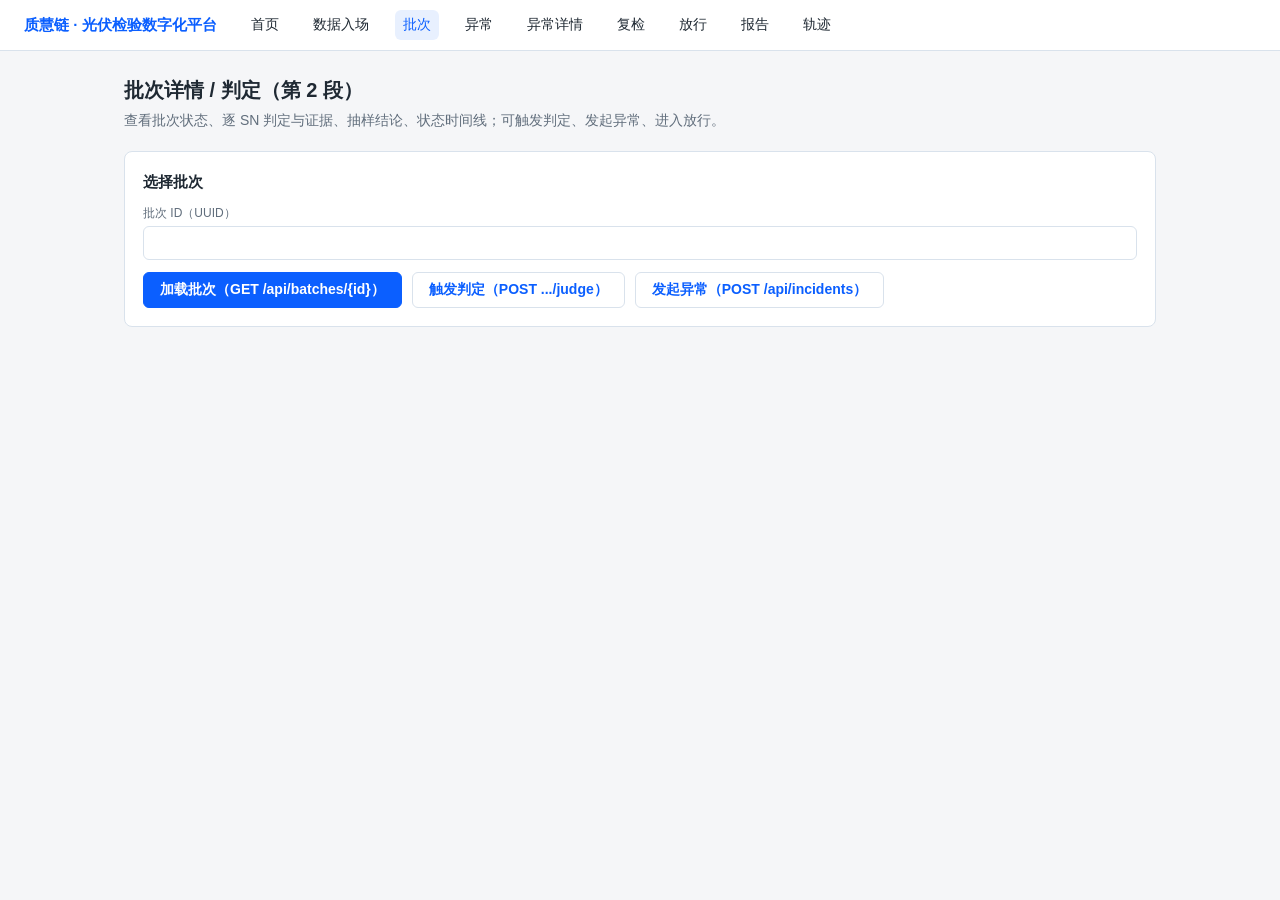
==== app/static/batch.html @ 0a478999 "feat(frontend): 原生静态页视觉修复 + 网络错误文案治根 common.js: - ZHL.request catch 分支重写：明确区分「网络层异常（请求未到后端）」与「后端   4" ====
<!DOCTYPE html>
<html lang="zh-CN">
<head>
  <meta charset="utf-8">
  <meta name="viewport" content="width=device-width, initial-scale=1">
  <title>批次详情 · 质慧链</title>
  <link rel="stylesheet" href="style.css">
  <link rel="icon" href="data:image/svg+xml,%3Csvg xmlns='http://www.w3.org/2000/svg' viewBox='0 0 100 100'%3E%3Ctext y='0.9em' font-size='90'%3E%E8%B4%A8%3C/text%3E%3C/svg%3E">
</head>
<body>
  <div class="page">
    <h1>批次详情 / 判定（第 2 段）</h1>
    <p class="subtitle">查看批次状态、逐 SN 判定与证据、抽样结论、状态时间线；可触发判定、发起异常、进入放行。</p>

    <div class="card">
      <h3>选择批次</h3>
      <div class="form-grid">
        <div><label for="bBatch">批次 ID（UUID）</label><input type="text" id="bBatch"></div>
      </div>
      <div style="margin-top:12px; display:flex; gap:10px; flex-wrap:wrap">
        <button class="btn" id="loadBatch">加载批次（GET /api/batches/{id}）</button>
        <button class="btn ghost" id="judgeBatch" disabled>触发判定（POST .../judge）</button>
        <button class="btn ghost" id="openIncident" disabled>发起异常（POST /api/incidents）</button>
      </div>
      <div id="batchResult"></div>
    </div>

    <div id="detail"></div>
    <div id="judgeResult"></div>

    <div class="card" id="incidentForm" style="display:none">
      <h3>发起异常事件</h3>
      <p class="muted">异常只能发起在 <strong>已隔离（isolated）</strong> 的批次上；后端非 isolated 状态返回 409。</p>
      <div class="form-grid">
        <div><label for="incTrigger">触发类型 triggerType</label>
          <select id="incTrigger">
            <option value="rule_fail">rule_fail（规则判定失败）</option>
            <option value="sample_fail">sample_fail（抽样失败）</option>
            <option value="appearance">appearance（人工外观异常）</option>
            <option value="data_consistency">data_consistency（数据一致性 / SN 冲突）</option>
            <option value="rule_missing">rule_missing（型号无已发布规则）</option>
          </select>
        </div>
        <div><label for="incSev">严重度 severity</label>
          <select id="incSev">
            <option value="critical">critical（严重）</option>
            <option value="major">major（主要）</option>
            <option value="minor">minor（一般）</option>
          </select>
        </div>
        <div class="field-full"><label for="incSns">影响 SN（逗号分隔）</label><input type="text" id="incSns" placeholder="SN88213, SN88214"></div>
      </div>
      <div style="margin-top:12px">
        <button class="btn danger" id="doCreateIncident">创建异常</button>
      </div>
      <div id="incidentResult"></div>
    </div>
  </div>

  <script src="common.js"></script>
  <script>
    renderTopbar("batch.html");

    let currentBatch = null;

    /* 上下文记忆：URL 参数优先，其次 localStorage（从首页/列表跳转时已 remember） */
    const ctx = ZHL.prefill("batchId", "batch");
    const pre = ctx.value;
    if (pre) {
      document.getElementById("bBatch").value = pre;
      ZHL.remember("batch", pre);
      if (ctx.from === "local") {
        document.querySelector(".form-grid").insertAdjacentHTML(
          "afterend", `<div class="note info" style="margin:8px 0">批次 ID 已自动带入上次上下文（${escapeHtml(pre)}），可修改。点击「加载批次」查看详情。</div>`
        );
      }
    }

    document.getElementById("loadBatch").addEventListener("click", loadDetail);

    async function loadDetail() {
      const box = ZHL.mount(document.getElementById("batchResult"), "加载中…");
      const id = document.getElementById("bBatch").value.trim();
      if (!id) { box.fail(0, "请填写批次 ID。"); return; }
      const r = await ZHL.request("GET", `/api/batches/${encodeURIComponent(id)}`, undefined, box);
      if (!r.ok) return;
      const d = r.data;
      currentBatch = d;
      ZHL.remember("batch", d.batch_id); // 记住当前批次
      renderDetail(d, box);
      document.getElementById("judgeBatch").disabled = false;
      document.getElementById("openIncident").disabled = d.status !== "isolated";
      document.getElementById("incidentForm").style.display = d.status === "isolated" ? "block" : "none";
    }

    function renderDetail(d, box) {
      const failSns = (d.inspections || []).filter((i) => i.decision_status === "Fail" || i.decision_status === "fail");
      const rows = (d.inspections || []).map((i) => {
        const ev = i.decision_evidence;
        const evHtml = ev ? ZHL.evidenceBlock(ev) : `<span class="muted">（未判定）</span>`;
        return `<tr>
          <td class="mono">${escapeHtml(i.sn)}</td>
          <td>${escapeHtml(i.intake_status || "—")}</td>
          <td>${decisionBadge(i.decision_status)}</td>
          <td>${evHtml}</td>
        </tr>`;
      }).join("");
      const tl = (d.status_timeline || []).map((t) =>
        `<div class="t-item"><div class="t-time" style="white-space:nowrap">${fmtDateTimeCell(t.started_at)}</div>
         <div class="t-title">${escapeHtml(t.skill_name || "")} ${t.target ? "→ " + escapeHtml(t.target) : ""}</div></div>`
      ).join("");

      box.set(`
        <div class="note info">
          批次 <span class="mono">${escapeHtml(d.batch_no)}</span>（ID <span class="mono">${escapeHtml(d.batch_id)}</span>），
          状态：${statusBadge(d.status)}，计划数量 ${escapeHtml(d.planned_quantity)}，
          抽样结论：<strong>${escapeHtml(d.sample_result || "—")}</strong>
        </div>

        <div class="card">
          <h3>逐 SN 判定（含规则证据）</h3>
          ${failSns.length ? `<div class="note err" style="margin-bottom:10px">失败 SN（${failSns.length}）：${failSns.map((i) => escapeHtml(i.sn)).join("、")}。批次将 已隔离，请去「发起异常」。</div>` : ""}
          <table>
            <thead><tr><th>SN</th><th>入场状态</th><th>判定</th><th>判定证据（输入/阈值/公式/结果）</th></tr></thead>
            <tbody>${rows || `<tr><td colspan="4" class="muted">该批次暂无检验记录。</td></tr>`}</tbody>
          </table>
        </div>

        <div class="card">
          <h3>状态时间线</h3>
          <div class="timeline">${tl || `<div class="muted">暂无轨迹。</div>`}</div>
        </div>

        <div class="card">
          <h3>下一步</h3>
          <div class="item-list">
            <div class="item-row"><span>数据入场（送检数据）</span><a class="btn ghost" id="nextIntake" href="intake.html">打开</a></div>
            <div class="item-row"><span>触发判定 / 重判</span><button class="btn" id="againJudge">再次判定</button></div>
            <div class="item-row"><span>放行（需 待放行 状态）</span><a class="btn ghost" id="nextRelease" href="release.html">打开</a></div>
            <div class="item-row"><span>报告</span><a class="btn ghost" id="nextReport" href="report.html">打开</a></div>
            <div class="item-row"><span>任务轨迹</span><a class="btn ghost" id="nextTrace" href="trace.html">打开</a></div>
          </div>
        </div>
      `);
      document.getElementById("againJudge").addEventListener("click", doJudge);
      const bid = encodeURIComponent(d.batch_id);
      document.getElementById("nextIntake").href = "intake.html?batchId=" + bid;
      document.getElementById("nextRelease").href = "release.html?batchId=" + bid;
      document.getElementById("nextReport").href = "report.html?batchId=" + bid;
      document.getElementById("nextTrace").href = "trace.html?batchId=" + bid;
    }

    document.getElementById("judgeBatch").addEventListener("click", doJudge);
    const judgeGuard = ZHL.guardSubmit(document.getElementById("judgeBatch"), "判定中…");
    async function doJudge() {
      judgeGuard.run(async () => {
        const box = ZHL.mount(document.getElementById("judgeResult"), "判定中…");
        const id = document.getElementById("bBatch").value.trim();
        if (!id) { box.fail(0, "请填写批次 ID。"); return; }
        const r = await ZHL.request("POST", `/api/batches/${encodeURIComponent(id)}/judge`, {}, box);
        if (r.ok) {
          const d = r.data;
          const failList = (d.fail_sns && d.fail_sns.length)
            ? `<div class="note err">失败 SN（${d.fail_sns.length}）：${d.fail_sns.map(escapeHtml).join("、")}。批次将 已隔离，请去「发起异常」。</div>`
            : `<div class="note ok">全部通过，批次可进入 待放行。</div>`;
          box.set(
            `<div class="note ${d.result === "pass" ? "ok" : "warn"}">判定结果：<strong>${escapeHtml(d.result)}</strong>，
               计数 ${escapeHtml(JSON.stringify(d.counts || {}))}。</div>` +
            failList +
            `<details><summary>逐 SN 明细（per_sn）</summary>${ZHL.evidenceBlock(d.per_sn || [])}</details>` +
            `<div style="margin-top:10px">
              <button class="btn" id="reloadJudge">重新加载批次</button>
              ${d.result === "pass" ? `<a class="btn" href="release.html?batchId=${encodeURIComponent(id)}">判定通过 → 去放行</a>` : ""}
            </div>`
          );
          document.getElementById("reloadJudge").addEventListener("click", loadDetail);
        }
      });
    }

    document.getElementById("openIncident").addEventListener("click", () => {
      document.getElementById("incidentForm").style.display = "block";
      document.getElementById("incidentForm").scrollIntoView({ behavior: "smooth" });
    });

    const incGuard = ZHL.guardSubmit(document.getElementById("doCreateIncident"), "创建中…");
    document.getElementById("doCreateIncident").addEventListener("click", () => {
      incGuard.run(async () => {
        const box = ZHL.mount(document.getElementById("incidentResult"), "创建中…");
        const batch = currentBatch ? currentBatch.batch_id : document.getElementById("bBatch").value.trim();
        const sns = document.getElementById("incSns").value.split(",").map((s) => s.trim()).filter(Boolean);
        if (!batch) { box.fail(0, "请先加载批次。"); return; }
        if (!sns.length) { box.fail(0, "请填写影响 SN（异常必须关联 SN，不允许自由文本）。"); return; }
        const body = {
          batch_id: batch,
          trigger_type: document.getElementById("incTrigger").value,
          severity: document.getElementById("incSev").value,
          affected_sns: sns,
          evidence_ids: [],
        };
        const r = await ZHL.request("POST", "/api/incidents", body, box);
        if (r.ok) {
          ZHL.remember("incident", r.data.incident_id);
          ZHL.remember("batch", batch);
          box.set(
            `<div class="note ok">异常已创建，ID <span class="mono">${escapeHtml(r.data.incident_id)}</span>，
               状态 ${statusBadge(r.data.status, "incident")}。批次已隔离。</div>
             <a class="btn" href="incident.html?incidentId=${encodeURIComponent(r.data.incident_id)}&batchId=${encodeURIComponent(batch)}">去异常详情 / 指派 / CAPA</a>`
          );
        }
      });
    });

    // 初次加载
    if (pre) loadDetail();
  </script>
</body>
</html>
---- app/static/style.css ----
/* ZHL 光伏检验数字化平台 — 共享样式（零构建、零 CDN） */
:root {
  --bg: #f5f6f8;
  --card: #ffffff;
  --ink: #1f2933;
  --muted: #616e7c;
  --line: #d9e2ec;
  --primary: #0b5fff;
  --primary-ink: #ffffff;
  --ok: #0a7d43;
  --ok-bg: #e6f4ea;
  --warn: #8a6100;
  --warn-bg: #fff4d6;
  --err: #b3261e;
  --err-bg: #fdeceb;
  --info-bg: #e8f0fe;
  --radius: 8px;
  --font: -apple-system, "Segoe UI", "PingFang SC", "Microsoft YaHei", sans-serif;
  --mono: Consolas, "Courier New", monospace;
}

* { box-sizing: border-box; }

body {
  margin: 0;
  background: var(--bg);
  color: var(--ink);
  font-family: var(--font);
  font-size: 14px;
  line-height: 1.55;
}

/* 顶部导航 */
.topbar {
  background: var(--card);
  border-bottom: 1px solid var(--line);
  padding: 10px 24px;
  display: flex;
  gap: 18px;
  align-items: center;
  flex-wrap: wrap;
}
.topbar .brand {
  font-weight: 700;
  font-size: 15px;
  color: var(--primary);
  margin-right: 8px;
}
.topbar a {
  color: var(--ink);
  text-decoration: none;
  padding: 4px 8px;
  border-radius: 6px;
}
.topbar a:hover, .topbar a.active {
  background: var(--info-bg);
  color: var(--primary);
}

.page {
  max-width: 1080px;
  margin: 0 auto;
  padding: 24px;
}

h1 { font-size: 20px; margin: 0 0 4px; }
h2 { font-size: 16px; margin: 24px 0 8px; }
.subtitle { color: var(--muted); margin: 0 0 20px; }

/* 卡片 */
.card {
  background: var(--card);
  border: 1px solid var(--line);
  border-radius: var(--radius);
  padding: 18px;
  margin-bottom: 18px;
}
.card h3 { margin: 0 0 10px; font-size: 15px; }

/* 状态徽章 */
.badge {
  display: inline-block;
  padding: 2px 10px;
  border-radius: 999px;
  font-size: 12px;
  font-weight: 600;
  background: var(--line);
  color: var(--ink);
}
.badge.ok { background: var(--ok-bg); color: var(--ok); }
.badge.warn { background: var(--warn-bg); color: var(--warn); }
.badge.err { background: var(--err-bg); color: var(--err); }
.badge.info { background: var(--info-bg); color: var(--primary); }

/* 三态区 */
.state-loading {
  display: flex;
  align-items: center;
  gap: 8px;
  color: var(--muted);
  padding: 14px 4px;
}
.spinner {
  width: 16px; height: 16px;
  border: 2px solid var(--line);
  border-top-color: var(--primary);
  border-radius: 50%;
  animation: spin 0.8s linear infinite;
}
@keyframes spin { to { transform: rotate(360deg); } }

.state-error {
  background: var(--err-bg);
  border: 1px solid var(--err);
  color: var(--err);
  border-radius: var(--radius);
  padding: 12px 14px;
}
.state-error code {
  display: block;
  margin-top: 6px;
  font-family: var(--mono);
  font-size: 12px;
  color: #5a201d;
  white-space: pre-wrap;
  word-break: break-all;
}

/* 表格 */
table {
  width: 100%;
  border-collapse: collapse;
  font-size: 13px;
}
th, td {
  text-align: left;
  padding: 7px 10px;
  border-bottom: 1px solid var(--line);
  /* 表格单元格垂直对齐改为 middle：原 top 对齐让操作列按钮与数据列顶部对齐，
     视觉上不整齐；middle 让各列按钮在行内居中，按钮列看起来对齐。
     不影响数据列（文字内容）的顶部对齐阅读习惯，因为数据本身是单行的。 */
  vertical-align: middle;
}
th { color: var(--muted); font-weight: 600; background: var(--bg); }
tr:hover td { background: #f9fafb; }

/* 表单 */
label { display: block; font-size: 12px; color: var(--muted); margin-bottom: 4px; }
input[type="text"], input[type="number"], input[type="datetime-local"],
select, textarea {
  width: 100%;
  padding: 8px 10px;
  border: 1px solid var(--line);
  border-radius: 6px;
  font-family: inherit;
  font-size: 14px;
  background: var(--card);
  color: var(--ink);
}
input:focus, select:focus, textarea:focus {
  outline: 2px solid var(--primary);
  outline-offset: -1px;
}
/* 表单栅格列宽：原 minmax(220px, 1fr) 对信息量大的字段（如下拉选择、长 label）
   固定最小 220px，导致下拉选项文字被截断或 label 换行难看。
   改法：
   - 默认 min 改到 200px（稍小，让 3 列在 1080px 容器里刚好铺开）；
   - 新增 .field-wide 类：grid-column: span 2，让信息量大的字段占双倍宽，
     下拉选项文字可完整显示或自然换行，不被截断；
   - 保留 .field-full（span 整行）给最长字段（如 SN 列表、JSON 输入）。
   用法：在 form-grid 的 <div> 上加 class="field-wide" 即可。 */
.form-grid {
  display: grid;
  grid-template-columns: repeat(auto-fit, minmax(200px, 1fr));
  gap: 12px;
}
.form-grid .field-full { grid-column: 1 / -1; }
.form-grid .field-wide { grid-column: span 2; }
@media (max-width: 700px) {
  /* 窄屏时 field-wide 退回单列，避免超出视口 */
  .form-grid .field-wide { grid-column: auto; }
}

/* 按钮 */
.btn {
  display: inline-block;
  padding: 8px 16px;
  border: 1px solid var(--primary);
  border-radius: 6px;
  background: var(--primary);
  color: var(--primary-ink);
  font-size: 14px;
  font-weight: 600;
  cursor: pointer;
  font-family: inherit;
}
.btn:hover { opacity: 0.9; }
.btn:disabled {
  background: var(--line);
  border-color: var(--line);
  color: var(--muted);
  cursor: not-allowed;
}
.btn.ghost {
  background: transparent;
  color: var(--primary);
}
.btn.danger {
  background: var(--err);
  border-color: var(--err);
}

/* 列表项 */
.item-list { display: flex; flex-direction: column; gap: 8px; }
.item-row {
  display: flex;
  justify-content: space-between;
  align-items: center;
  padding: 10px 14px;
  border: 1px solid var(--line);
  border-radius: var(--radius);
  background: var(--card);
}
.item-row:hover { border-color: var(--primary); }
.item-row .meta { font-size: 12px; color: var(--muted); }

/* 判定证据 */
.evidence-block {
  background: var(--bg);
  border: 1px solid var(--line);
  border-radius: 6px;
  padding: 10px;
  font-family: var(--mono);
  font-size: 12px;
  white-space: pre-wrap;
  word-break: break-word;
}

/* 时间线 */
.timeline {
  position: relative;
  padding-left: 22px;
}
.timeline::before {
  content: "";
  position: absolute;
  left: 6px; top: 4px; bottom: 4px;
  width: 2px;
  background: var(--line);
}
.timeline .t-item {
  position: relative;
  padding: 8px 0 14px;
}
.timeline .t-item::before {
  content: "";
  position: absolute;
  left: -21px; top: 12px;
  width: 10px; height: 10px;
  border-radius: 50%;
  background: var(--primary);
  border: 2px solid var(--card);
}
.timeline .t-time { font-size: 12px; color: var(--muted); }
.timeline .t-title { font-weight: 600; }

/* 提示条 */
.note {
  padding: 10px 14px;
  border-radius: var(--radius);
  font-size: 13px;
  margin-bottom: 14px;
}
.note.info { background: var(--info-bg); border: 1px solid var(--primary); }
.note.warn { background: var(--warn-bg); border: 1px solid var(--warn); }
.note.ok { background: var(--ok-bg); border: 1px solid var(--ok); }
.note.err { background: var(--err-bg); border: 1px solid var(--err); }
.note.todo {
  background: #fffbe6;
  border: 1px dashed var(--warn);
  color: var(--warn);
}

/* 断言逐条 */
.assert-check {
  display: flex;
  gap: 10px;
  align-items: flex-start;
  padding: 10px 12px;
  border: 1px solid var(--line);
  border-radius: 6px;
  margin-bottom: 8px;
}
.assert-check .dot {
  width: 10px; height: 10px;
  border-radius: 50%;
  margin-top: 4px;
  flex-shrink: 0;
}
.assert-check.pass .dot { background: var(--ok); }
.assert-check.fail { border-color: var(--err); }
.assert-check.fail .dot { background: var(--err); }
.assert-check .reason { font-size: 12px; color: var(--muted); }

/* 代码块 */
pre {
  background: var(--bg);
  border: 1px solid var(--line);
  border-radius: 6px;
  padding: 12px;
  font-family: var(--mono);
  font-size: 12px;
  overflow-x: auto;
}

/* 小字 */
.mono { font-family: var(--mono); font-size: 12px; }
.muted { color: var(--muted); }
small { color: var(--muted); }
a { color: var(--primary); }
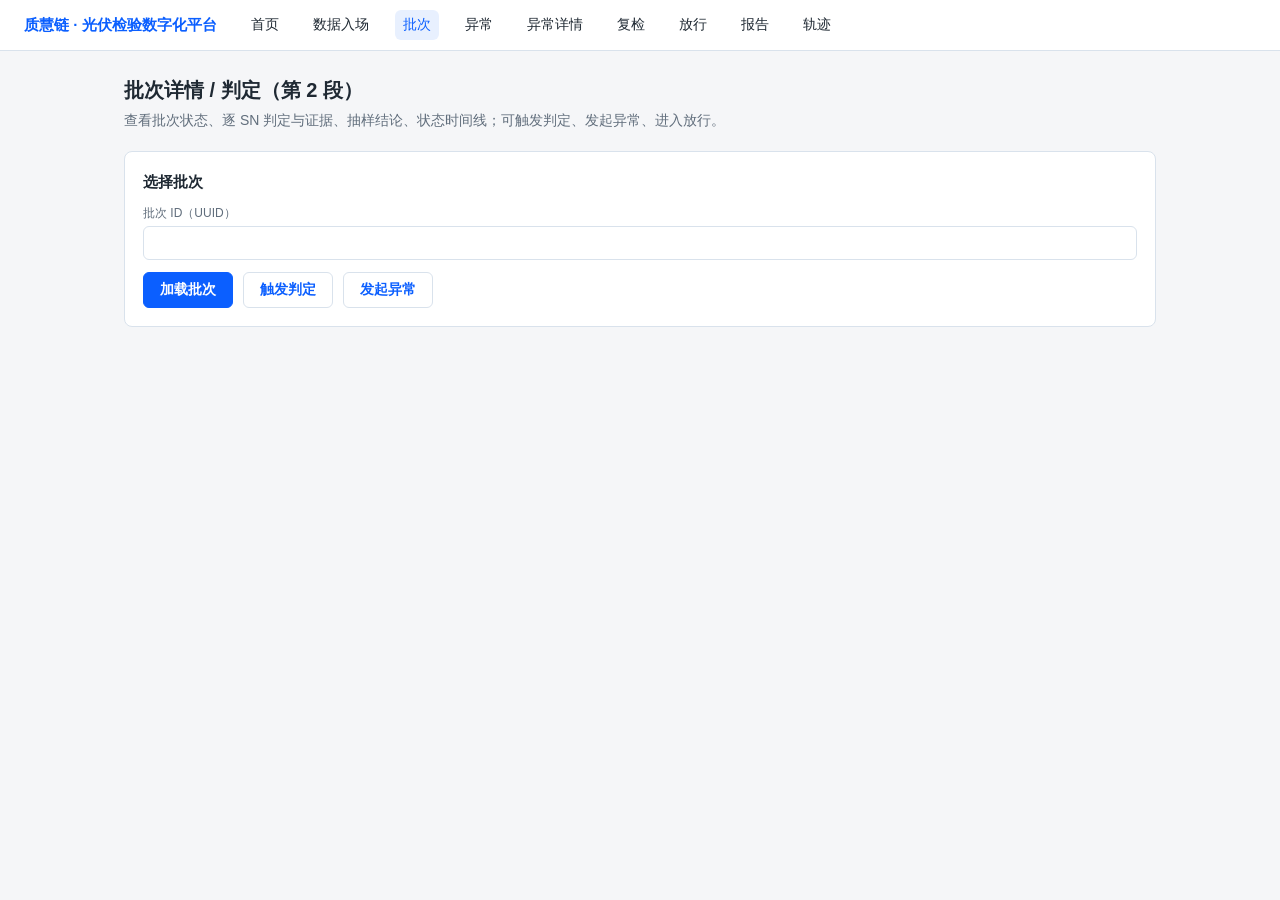
==== commit 716996fe: "fix(frontend-ui): 界面去技术化 — 按钮/标题纯业务文案 + UUID/英文枚举移 title 悬浮 A 类：12 处按钮/标题里的 HTTP 方法+接口路径（GET/POST /a" ====
--- a/app/static/batch.html
+++ b/app/static/batch.html
@@ -17,10 +17,12 @@
       <div class="form-grid">
         <div><label for="bBatch">批次 ID（UUID）</label><input type="text" id="bBatch"></div>
       </div>
+      <!-- 技术信息（维护者参考，不渲染到界面）：
+           加载批次 = GET /api/batches/{id}｜触发判定 = POST /api/batches/{id}/judge｜发起异常 = POST /api/incidents -->
       <div style="margin-top:12px; display:flex; gap:10px; flex-wrap:wrap">
-        <button class="btn" id="loadBatch">加载批次（GET /api/batches/{id}）</button>
-        <button class="btn ghost" id="judgeBatch" disabled>触发判定（POST .../judge）</button>
-        <button class="btn ghost" id="openIncident" disabled>发起异常（POST /api/incidents）</button>
+        <button class="btn" id="loadBatch">加载批次</button>
+        <button class="btn ghost" id="judgeBatch" disabled>触发判定</button>
+        <button class="btn ghost" id="openIncident" disabled>发起异常</button>
       </div>
       <div id="batchResult"></div>
     </div>
@@ -30,7 +32,7 @@
 
     <div class="card" id="incidentForm" style="display:none">
       <h3>发起异常事件</h3>
-      <p class="muted">异常只能发起在 <strong>已隔离（isolated）</strong> 的批次上；后端非 isolated 状态返回 409。</p>
+      <p class="muted">异常只能发起在 <strong>已隔离</strong> 的批次上；批次不在「已隔离」状态时后端会拒绝（409）。</p>
       <div class="form-grid">
         <div><label for="incTrigger">触发类型 triggerType</label>
           <select id="incTrigger">
@@ -70,8 +72,9 @@
       document.getElementById("bBatch").value = pre;
       ZHL.remember("batch", pre);
       if (ctx.from === "local") {
+        // UUID 不在正文全量显示（对质检员无意义），只示前 8 位 + …，完整值放 title 悬浮。
         document.querySelector(".form-grid").insertAdjacentHTML(
-          "afterend", `<div class="note info" style="margin:8px 0">批次 ID 已自动带入上次上下文（${escapeHtml(pre)}），可修改。点击「加载批次」查看详情。</div>`
+          "afterend", `<div class="note info" style="margin:8px 0" title="批次 ID 已自动带入上次上下文：${escapeHtml(pre)}">批次 ID 已自动带入上次上下文（${escapeHtml(String(pre).slice(0, 8))}…，<span class="muted">鼠标悬浮查看完整 ID</span>），可修改。点击「加载批次」查看详情。</div>`
         );
       }
     }
@@ -112,7 +115,7 @@
 
       box.set(`
         <div class="note info">
-          批次 <span class="mono">${escapeHtml(d.batch_no)}</span>（ID <span class="mono">${escapeHtml(d.batch_id)}</span>），
+          批次 <span class="mono" title="批次 ID：${escapeHtml(d.batch_id)}">${escapeHtml(d.batch_no)}</span>，
           状态：${statusBadge(d.status)}，计划数量 ${escapeHtml(d.planned_quantity)}，
           抽样结论：<strong>${escapeHtml(d.sample_result || "—")}</strong>
         </div>
